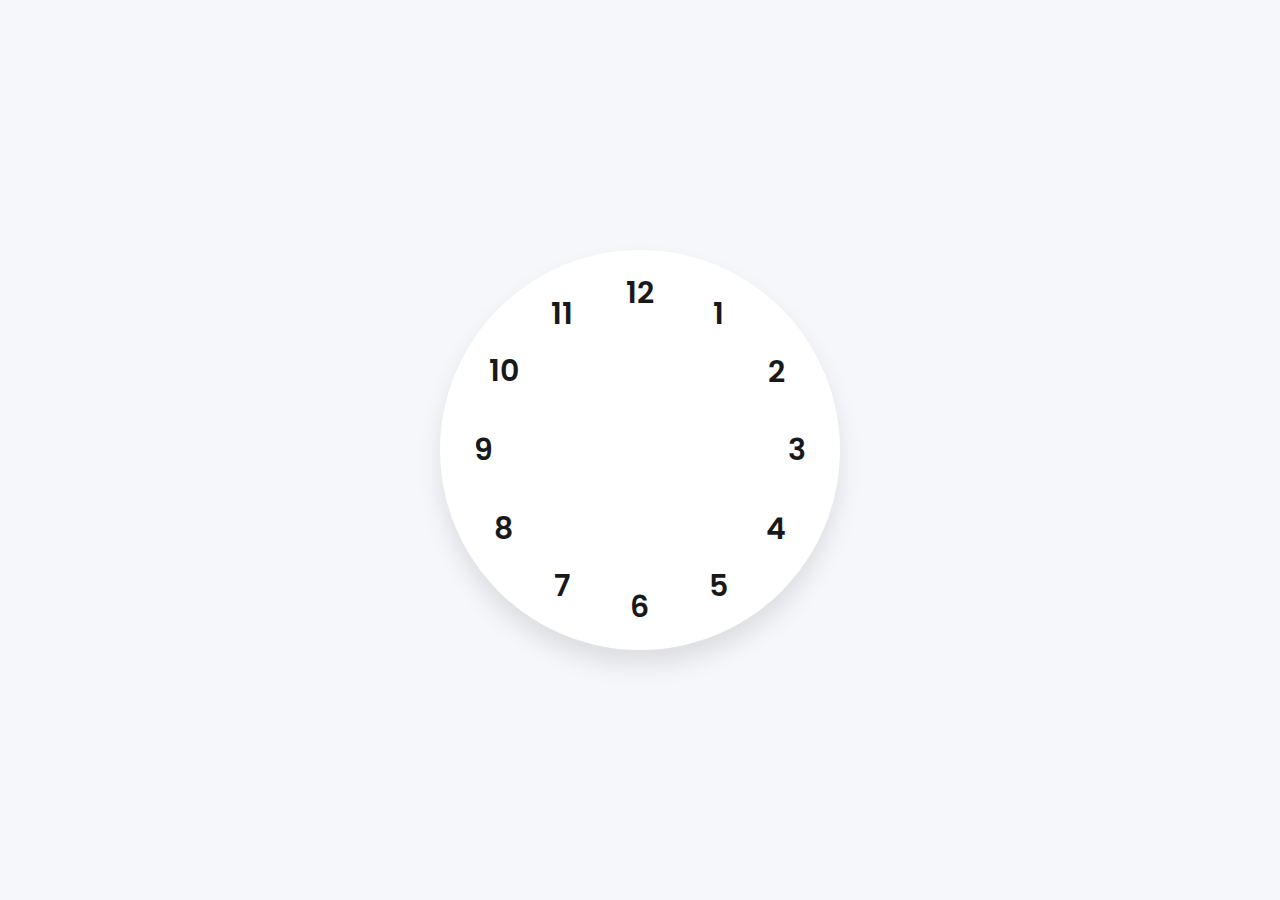
==== AnalogClock/index.html @ ef86131d "WIP analog clock" ====
<!DOCTYPE html>
<html lang="en">
<head>
    <meta charset="UTF-8">
    <meta name="viewport" content="width=device-width, initial-scale=1.0">
    <link rel="stylesheet" href="style.css">
    <link rel="stylesheet" href="https://cdnjs.cloudflare.com/ajax/libs/font-awesome/6.5.1/css/all.min.css">
    <title>Analog Clock</title>
</head>
<body>
    <div class="container">
        <div class="clock">
            <label style="--i: 1"><span>1</span></label>
            <label style="--i: 2"><span>2</span></label>
            <label style="--i: 3"><span>3</span></label>
            <label style="--i: 4"><span>4</span></label>
            <label style="--i: 5"><span>5</span></label>
            <label style="--i: 6"><span>6</span></label>
            <label style="--i: 7"><span>7</span></label>
            <label style="--i: 8"><span>8</span></label>
            <label style="--i: 9"><span>9</span></label>
            <label style="--i: 10"><span>10</span></label>
            <label style="--i: 11"><span>11</span></label>
            <label style="--i: 12"><span>12</span></label>
        </div>
    </div>


    <script src="app.js"></script>
</body>
</html>
---- AnalogClock/style.css ----
@import url('https://fonts.googleapis.com/css2?family=Poppins:ital,wght@0,100;0,400;1,100&display=swap');


* {
    margin: 0;
    padding: 0;
    box-sizing: border-box;
    font-family: 'Poppins', sans-serif;
}



:root {
    --primary-color: #f6f7fb;
    --white-color: #fff;
    --black-color: #18191a;
    --red-color: #e74c3c;
}

body {
    display: flex;
    min-height: 100vh;
    align-items: center;
    justify-content: center;
    background: var(--primary-color);
}


.container {

}

.container .clock {
    display: flex;
    height: 400px;
    width: 400px;
    border-radius: 50%;
    align-items: center;
    justify-content: center;
    background: var(--white-color);
    box-shadow: 0 15px 25px rgba(0, 0, 0, 0.1);
    position: relative;
}

.clock label {
    position: absolute;
    inset: 20px;
    text-align: center;
    transform: rotate(calc(var(--i) * (360deg / 12)));
    
}

.clock label span {
    font-size: 30px;
    font-weight: 600;
    color: var(--black-color);
    transform: rotate(calc(var(--i) * (-360deg / 12)));
    display: inline-block;
}
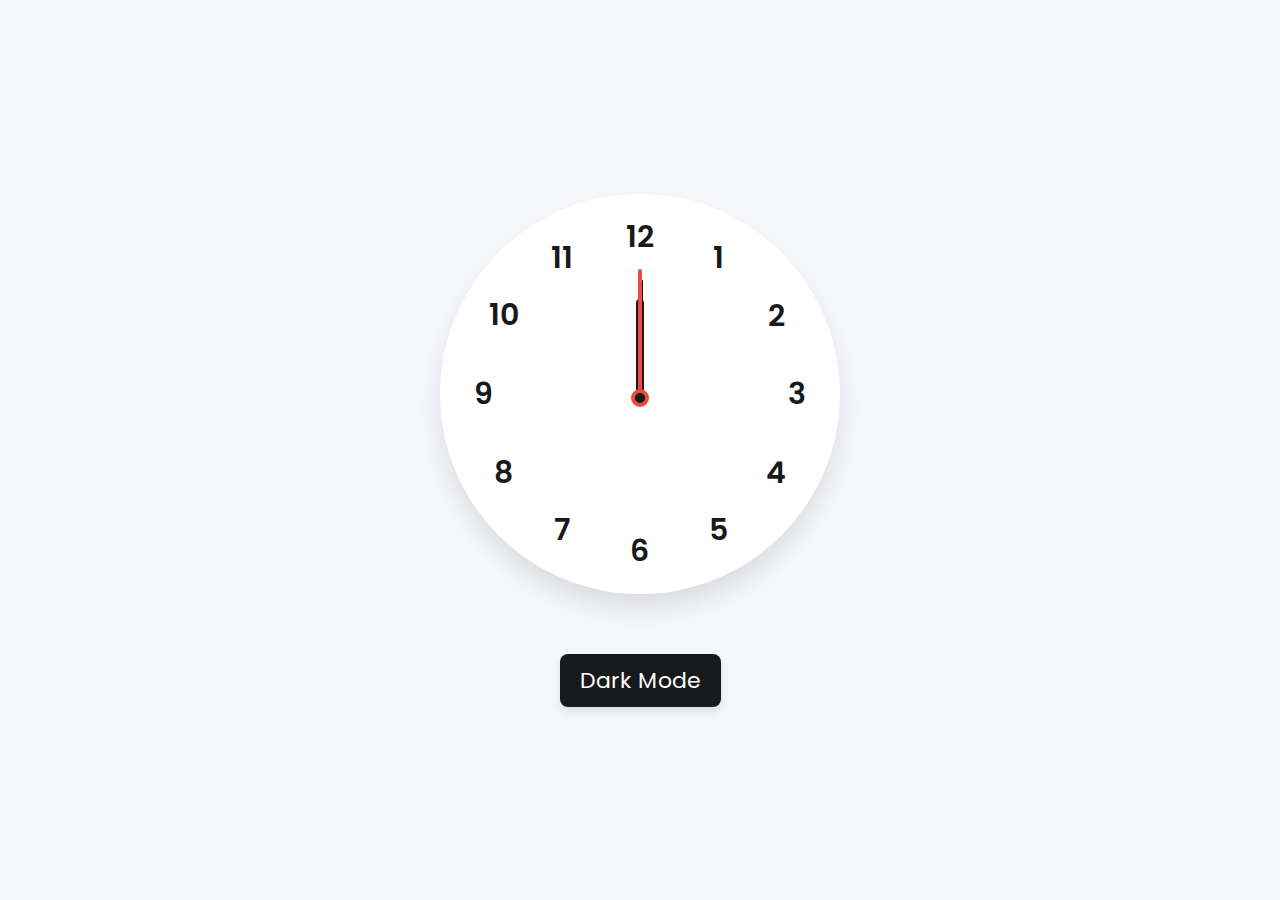
==== commit f09e2ba9: "added css styles" ====
--- a/AnalogClock/index.html
+++ b/AnalogClock/index.html
@@ -22,7 +22,19 @@
             <label style="--i: 10"><span>10</span></label>
             <label style="--i: 11"><span>11</span></label>
             <label style="--i: 12"><span>12</span></label>
+
+            <div class="indicator">
+                <span class="hand hour"></span>
+                <span class="hand minute"></span>
+                <span class="hand second"></span>
+            </div>
+
         </div>
+
+        <div class="mode-switch">
+            Dark Mode
+        </div>
+
     </div>
 
 
--- a/AnalogClock/style.css
+++ b/AnalogClock/style.css
@@ -27,7 +27,10 @@
 
 
 .container {
-
+    display: flex;
+    flex-direction: column;
+    align-items: center;
+    gap: 60px;
 }
 
 .container .clock {
@@ -56,4 +59,59 @@
     color: var(--black-color);
     transform: rotate(calc(var(--i) * (-360deg / 12)));
     display: inline-block;
+}
+
+.container .indicator {
+    position: absolute;
+    height: 10px;
+    width: 10px;
+    display: flex;
+    justify-content: center;
+}
+
+.indicator::before {
+    content: "";
+    position: absolute;
+    height: 100%;
+    width: 100%;
+    z-index: 100;
+    border-radius: 50%;
+    background: var(--black-color);
+    border: 4px solid var(--red-color);
+}
+
+.indicator .hand {
+    position: absolute;
+    height: 130px;
+    width: 4px;
+    bottom: 0;
+    transform-origin: bottom;
+    border-radius: 25px;
+    background: var(--red-color);
+}
+
+.hand.minute {
+    height: 120px;
+    width: 5px;
+    /* transform: rotate(45deg); */
+    background: var(--black-color);
+}
+
+.hand.hour {
+    height: 100px;
+    width: 8px;
+    background: var(--black-color);
+}
+
+
+
+.mode-switch {
+    padding: 10px 20px;
+    border-radius: 8px;
+    font-size: 22px;
+    font-weight: 400;
+    display: inline-block;
+    color: var(--white-color);
+    background: var(--black-color);
+    box-shadow: 0 5px 10px rgba(0, 0, 0, 0.1);
 }